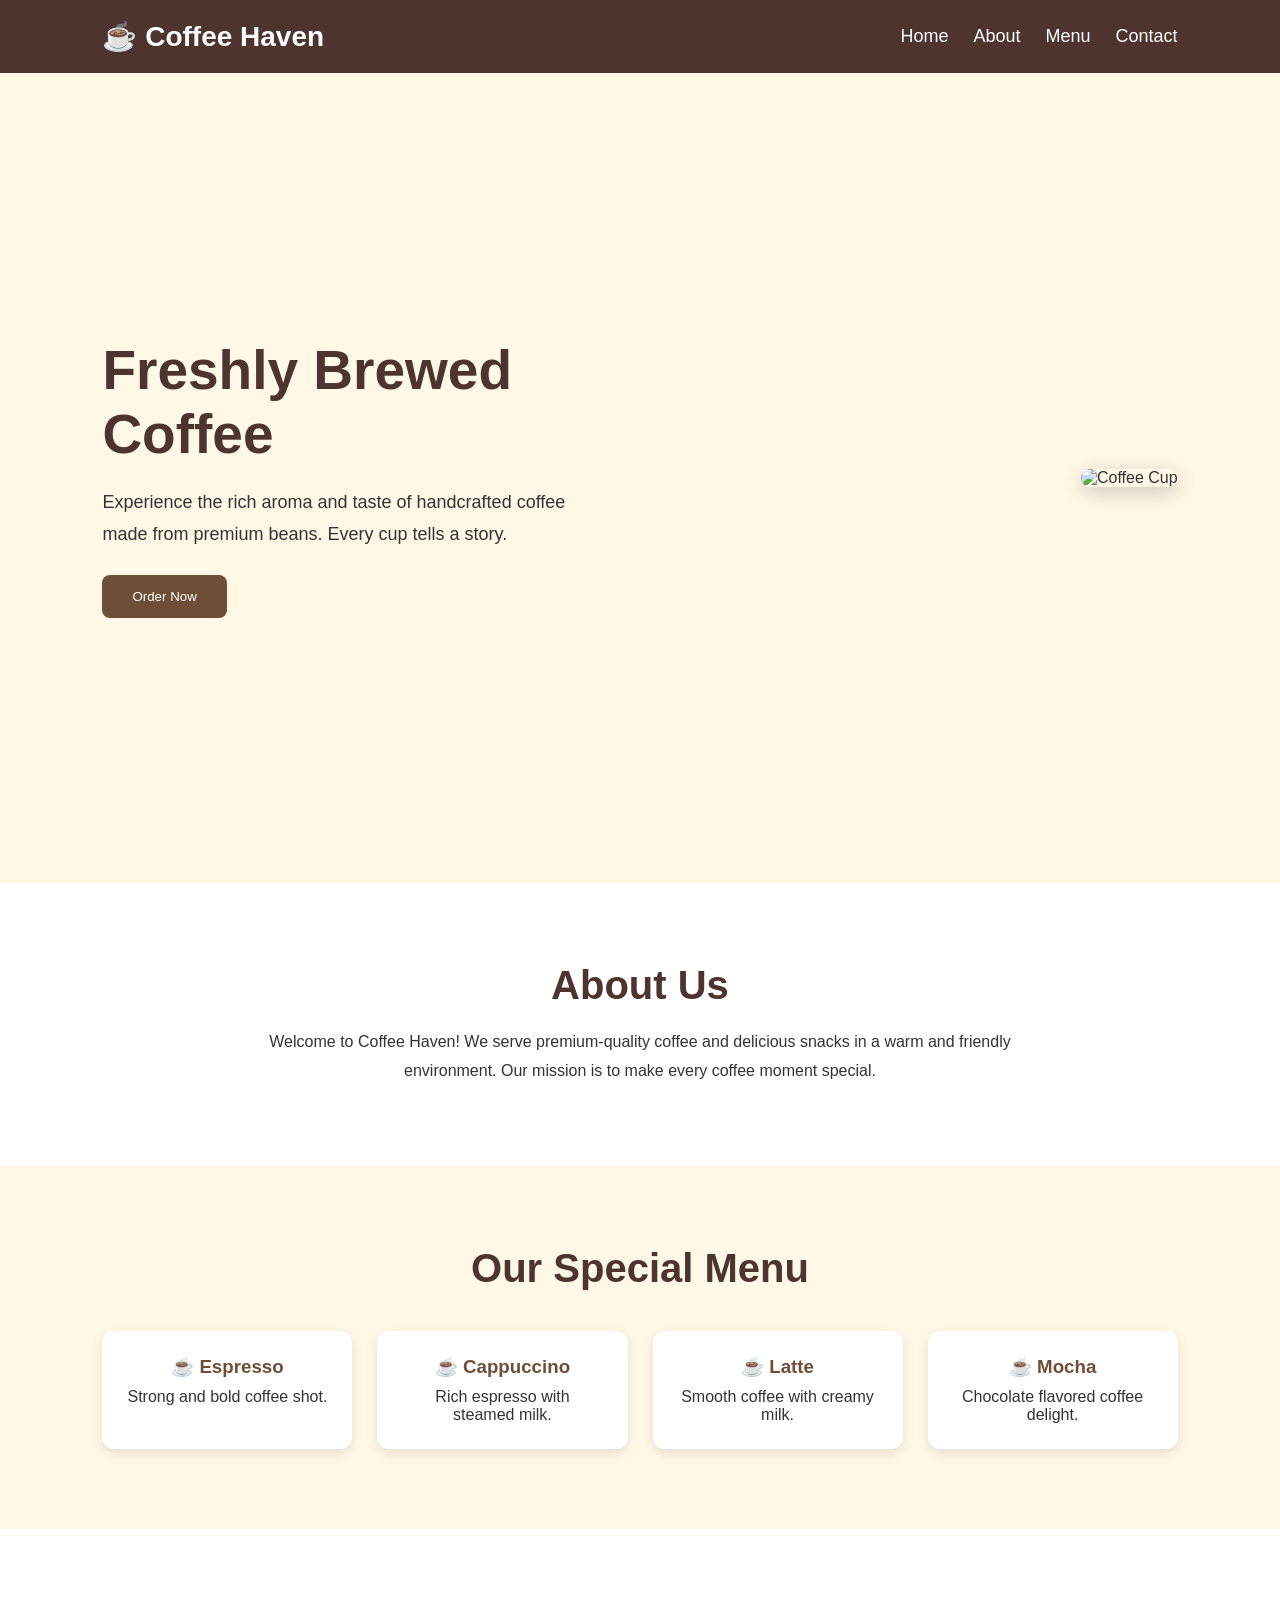
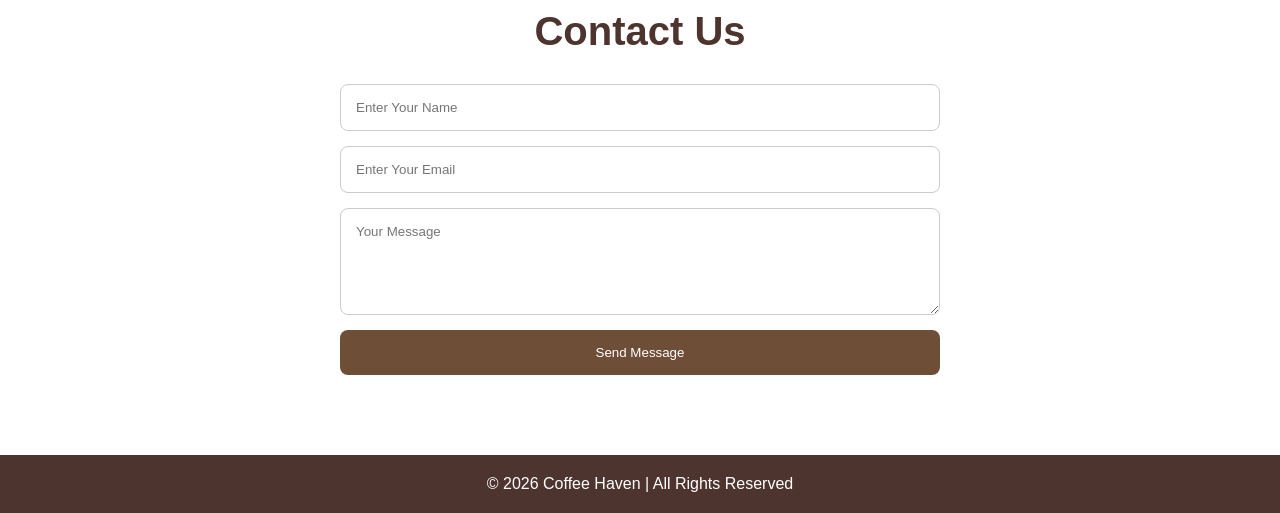
==== Level_01/Task_01/index.html @ 61db55c3 "first task of level one is Done" ====
<!DOCTYPE html>
<html lang="en">
<head>
    <meta charset="UTF-8">
    <meta name="viewport" content="width=device-width, initial-scale=1.0">
    <title>Coffee Haven</title>
    <link rel="stylesheet" href="style.css">
</head>
<body>

    <!-- Navbar -->
    <nav class="navbar">
        <div class="logo">☕ Coffee Haven</div>

        <ul class="nav-links">
            <li><a href="#home">Home</a></li>
            <li><a href="#about">About</a></li>
            <li><a href="#menu">Menu</a></li>
            <li><a href="#contact">Contact</a></li>
        </ul>
    </nav>

    <!-- Hero Section -->
    <section id="home" class="hero">

        <div class="hero-content">
            <h1>Freshly Brewed Coffee</h1>

            <p>
                Experience the rich aroma and taste of handcrafted
                coffee made from premium beans. Every cup tells a story.
            </p>

            <button>Order Now</button>
        </div>

        <div class="hero-image">
            <img src="C:\Users\ankit\Desktop\Primeor Tasks\Level_01\Task_01\ante-samarzija-lsmu0rUhUOk-unsplash.jpg" alt="Coffee Cup">
        </div>

    </section>

    <!-- About Section -->
    <section id="about" class="about">

        <h2>About Us</h2>

        <p>
            Welcome to Coffee Haven! We serve premium-quality coffee
            and delicious snacks in a warm and friendly environment.
            Our mission is to make every coffee moment special.
        </p>

    </section>

    <!-- Menu Section -->
    <section id="menu" class="menu">

        <h2>Our Special Menu</h2>

        <div class="menu-container">

            <div class="menu-card">
                <h3>☕ Espresso</h3>
                <p>Strong and bold coffee shot.</p>
            </div>

            <div class="menu-card">
                <h3>☕ Cappuccino</h3>
                <p>Rich espresso with steamed milk.</p>
            </div>

            <div class="menu-card">
                <h3>☕ Latte</h3>
                <p>Smooth coffee with creamy milk.</p>
            </div>

            <div class="menu-card">
                <h3>☕ Mocha</h3>
                <p>Chocolate flavored coffee delight.</p>
            </div>

        </div>

    </section>

    <!-- Contact Section -->
    <section id="contact" class="contact">

        <h2>Contact Us</h2>

        <form>

            <input
                type="text"
                placeholder="Enter Your Name"
                required
            >

            <input
                type="email"
                placeholder="Enter Your Email"
                required
            >

            <textarea
                rows="5"
                placeholder="Your Message"
                required
            ></textarea>

            <button type="submit">
                Send Message
            </button>

        </form>

    </section>

    <!-- Footer -->
    <footer>
        <p>© 2026 Coffee Haven | All Rights Reserved</p>
    </footer>

</body>
</html>
---- Level_01/Task_01/style.css ----
/* Reset */

*{
    margin:0;
    padding:0;
    box-sizing:border-box;
    font-family:Arial, sans-serif;
}

html{
    scroll-behavior:smooth;
}

body{
    background:#FFF8E7;
    color:#333;
}

/* Navbar */

.navbar{
    display:flex;
    justify-content:space-between;
    align-items:center;
    padding:20px 8%;
    background:#4E342E;
    position:sticky;
    top:0;
    z-index:100;
}

.logo{
    color:white;
    font-size:28px;
    font-weight:bold;
}

.nav-links{
    list-style:none;
    display:flex;
    gap:25px;
}

.nav-links a{
    text-decoration:none;
    color:white;
    font-size:18px;
    transition:0.3s;
}

.nav-links a:hover{
    color:#D4A373;
}

/* Hero Section */

.hero{
    display:flex;
    justify-content:space-between;
    align-items:center;
    padding:80px 8%;
    min-height:90vh;
}

.hero-content{
    max-width:500px;
}

.hero-content h1{
    font-size:55px;
    color:#4E342E;
    margin-bottom:20px;
}

.hero-content p{
    font-size:18px;
    line-height:1.8;
    margin-bottom:25px;
}

.hero-content button{
    padding:14px 30px;
    border:none;
    background:#6F4E37;
    color:white;
    border-radius:8px;
    cursor:pointer;
    transition:0.3s;
}

.hero-content button:hover{
    background:#4E342E;
    transform:translateY(-3px);
}

.hero-image img{
    width:500px;
    max-width:100%;
    border-radius:15px;
    box-shadow:0 5px 20px rgba(0,0,0,0.2);
}

/* About */

.about{
    text-align:center;
    padding:80px 10%;
    background:white;
}

.about h2{
    font-size:40px;
    color:#4E342E;
    margin-bottom:20px;
}

.about p{
    max-width:800px;
    margin:auto;
    line-height:1.8;
}

/* Menu */

.menu{
    padding:80px 8%;
}

.menu h2{
    text-align:center;
    margin-bottom:40px;
    color:#4E342E;
    font-size:40px;
}

.menu-container{
    display:grid;
    grid-template-columns:repeat(auto-fit,minmax(220px,1fr));
    gap:25px;
}

.menu-card{
    background:white;
    padding:25px;
    text-align:center;
    border-radius:12px;
    box-shadow:0 4px 12px rgba(0,0,0,0.1);
    transition:0.3s;
}

.menu-card:hover{
    transform:translateY(-8px);
}

.menu-card h3{
    color:#6F4E37;
    margin-bottom:10px;
}

/* Contact */

.contact{
    padding:80px 8%;
    background:white;
}

.contact h2{
    text-align:center;
    margin-bottom:30px;
    color:#4E342E;
    font-size:40px;
}

form{
    max-width:600px;
    margin:auto;
    display:flex;
    flex-direction:column;
    gap:15px;
}

input,
textarea{
    padding:15px;
    border:1px solid #ccc;
    border-radius:8px;
    outline:none;
}

input:focus,
textarea:focus{
    border-color:#6F4E37;
}

form button{
    padding:15px;
    border:none;
    background:#6F4E37;
    color:white;
    border-radius:8px;
    cursor:pointer;
    transition:0.3s;
}

form button:hover{
    background:#4E342E;
}

/* Footer */

footer{
    text-align:center;
    background:#4E342E;
    color:white;
    padding:20px;
}

/* Responsive */

@media(max-width:768px){

    .hero{
        flex-direction:column;
        text-align:center;
        gap:40px;
    }

    .navbar{
        flex-direction:column;
        gap:15px;
    }

    .nav-links{
        flex-wrap:wrap;
        justify-content:center;
    }

    .hero-content h1{
        font-size:40px;
    }
}
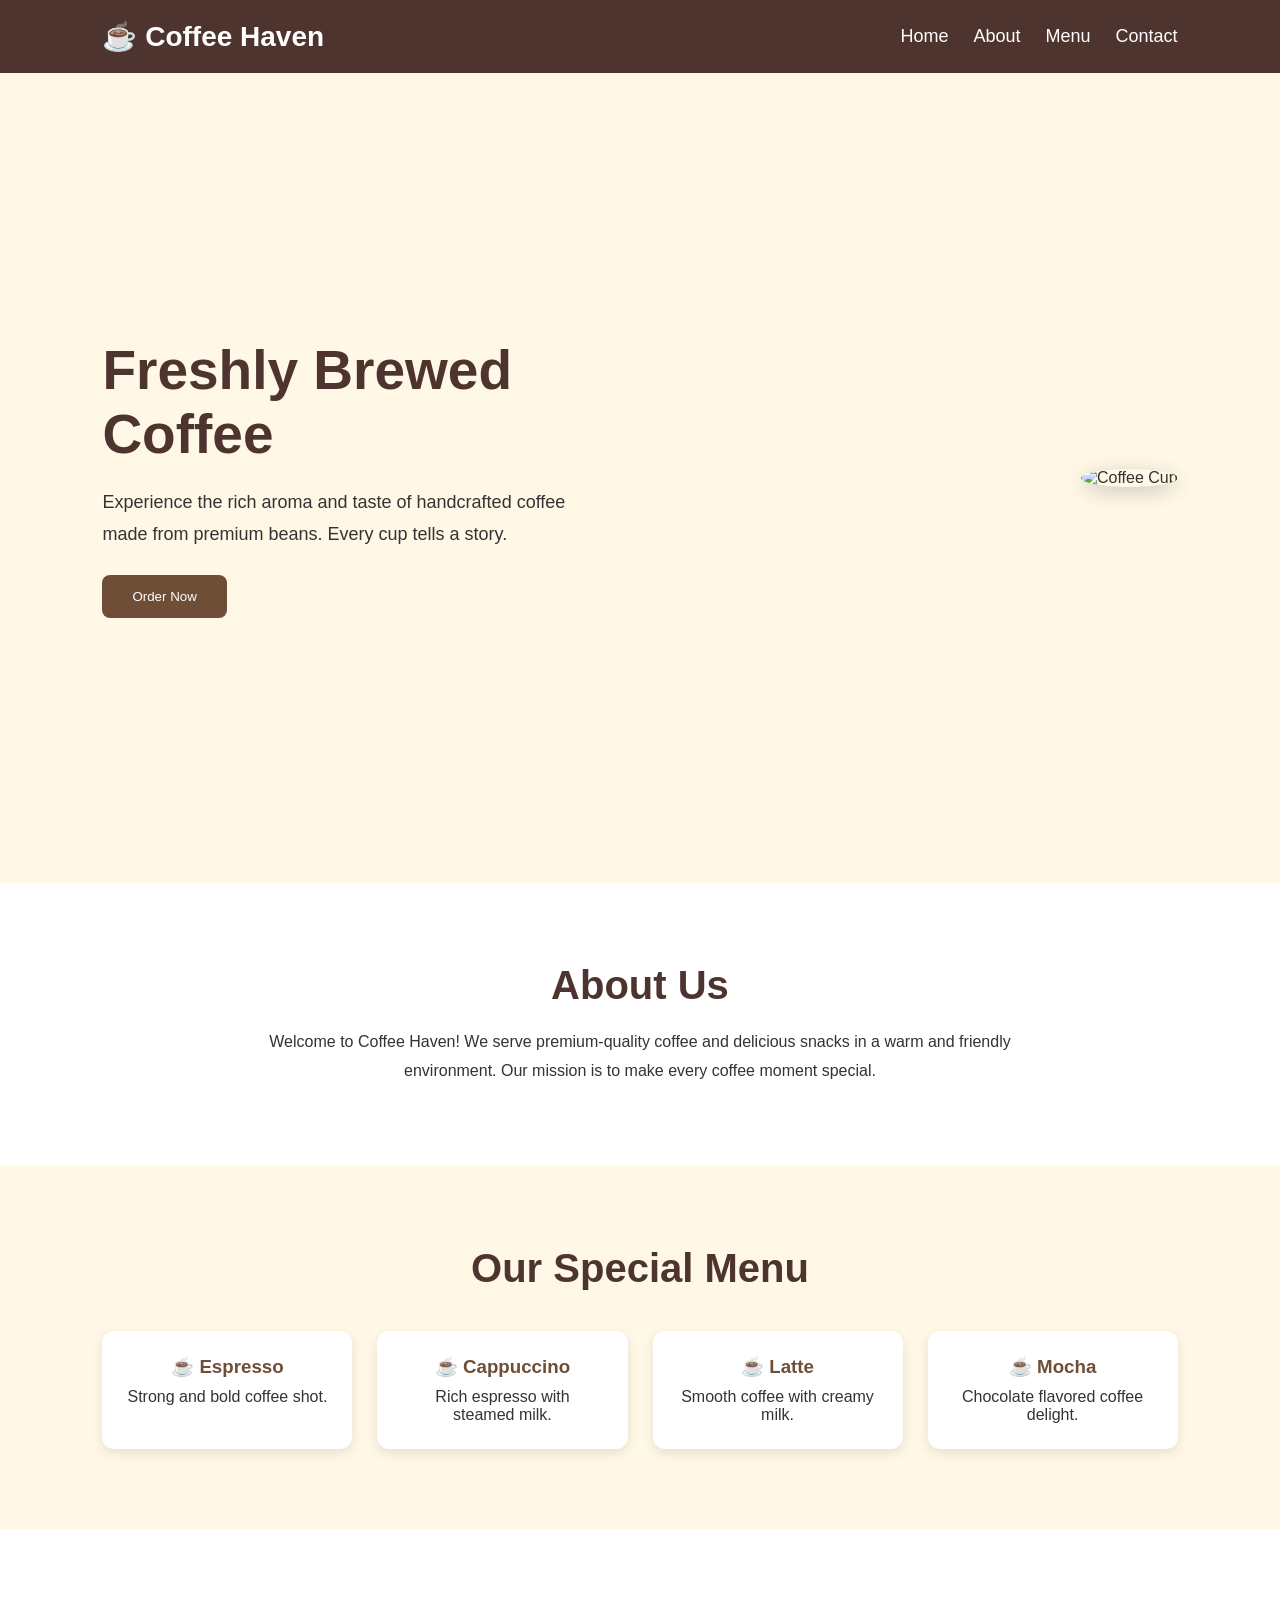
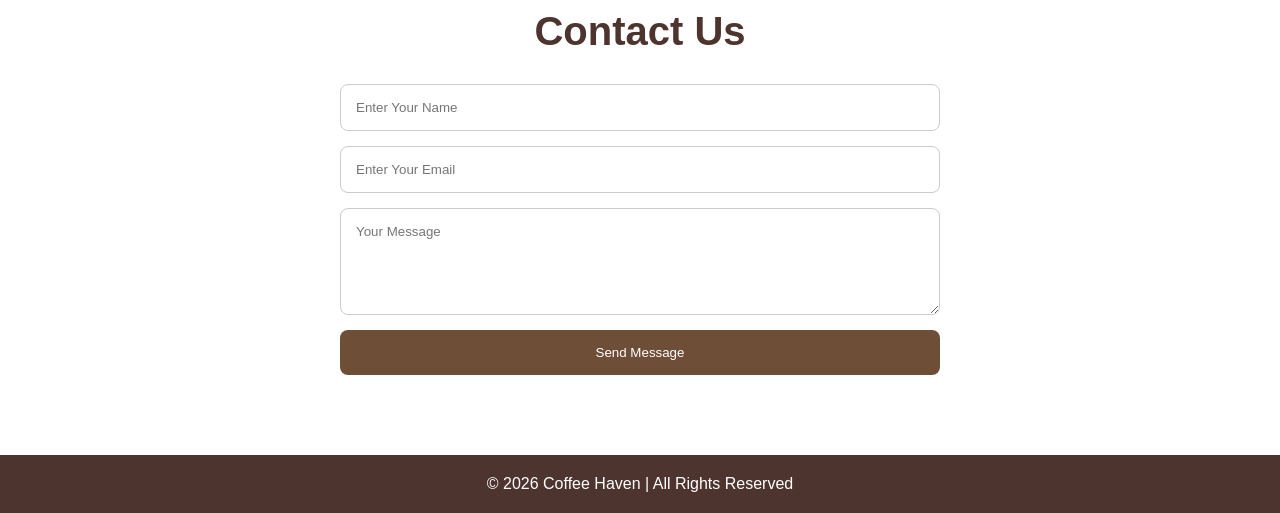
==== commit 0c444a44: "Fix hero image UI" ====
--- a/Level_01/Task_01/index.html
+++ b/Level_01/Task_01/index.html
@@ -1,11 +1,13 @@
 <!DOCTYPE html>
 <html lang="en">
+
 <head>
     <meta charset="UTF-8">
     <meta name="viewport" content="width=device-width, initial-scale=1.0">
     <title>Coffee Haven</title>
     <link rel="stylesheet" href="style.css">
 </head>
+
 <body>
 
     <!-- Navbar -->
@@ -35,7 +37,7 @@
         </div>
 
         <div class="hero-image">
-            <img src="C:\Users\ankit\Desktop\Primeor Tasks\Level_01\Task_01\ante-samarzija-lsmu0rUhUOk-unsplash.jpg" alt="Coffee Cup">
+            <img src="ante-samarzija-lsmu0rUhUOk-unsplash.jpg" alt="Coffee Cup">
         </div>
 
     </section>
@@ -91,23 +93,11 @@
 
         <form>
 
-            <input
-                type="text"
-                placeholder="Enter Your Name"
-                required
-            >
+            <input type="text" placeholder="Enter Your Name" required>
 
-            <input
-                type="email"
-                placeholder="Enter Your Email"
-                required
-            >
+            <input type="email" placeholder="Enter Your Email" required>
 
-            <textarea
-                rows="5"
-                placeholder="Your Message"
-                required
-            ></textarea>
+            <textarea rows="5" placeholder="Your Message" required></textarea>
 
             <button type="submit">
                 Send Message
@@ -123,4 +113,5 @@
     </footer>
 
 </body>
+
 </html>
--- a/Level_01/Task_01/style.css
+++ b/Level_01/Task_01/style.css
@@ -94,10 +94,11 @@
 }
 
 .hero-image img{
-    width:500px;
-    max-width:100%;
-    border-radius:15px;
-    box-shadow:0 5px 20px rgba(0,0,0,0.2);
+    width: 500px;
+    height: 500px;
+    border-radius: 50%;
+    object-fit: cover;
+    box-shadow: 0 5px 20px rgba(0,0,0,0.2);
 }
 
 /* About */
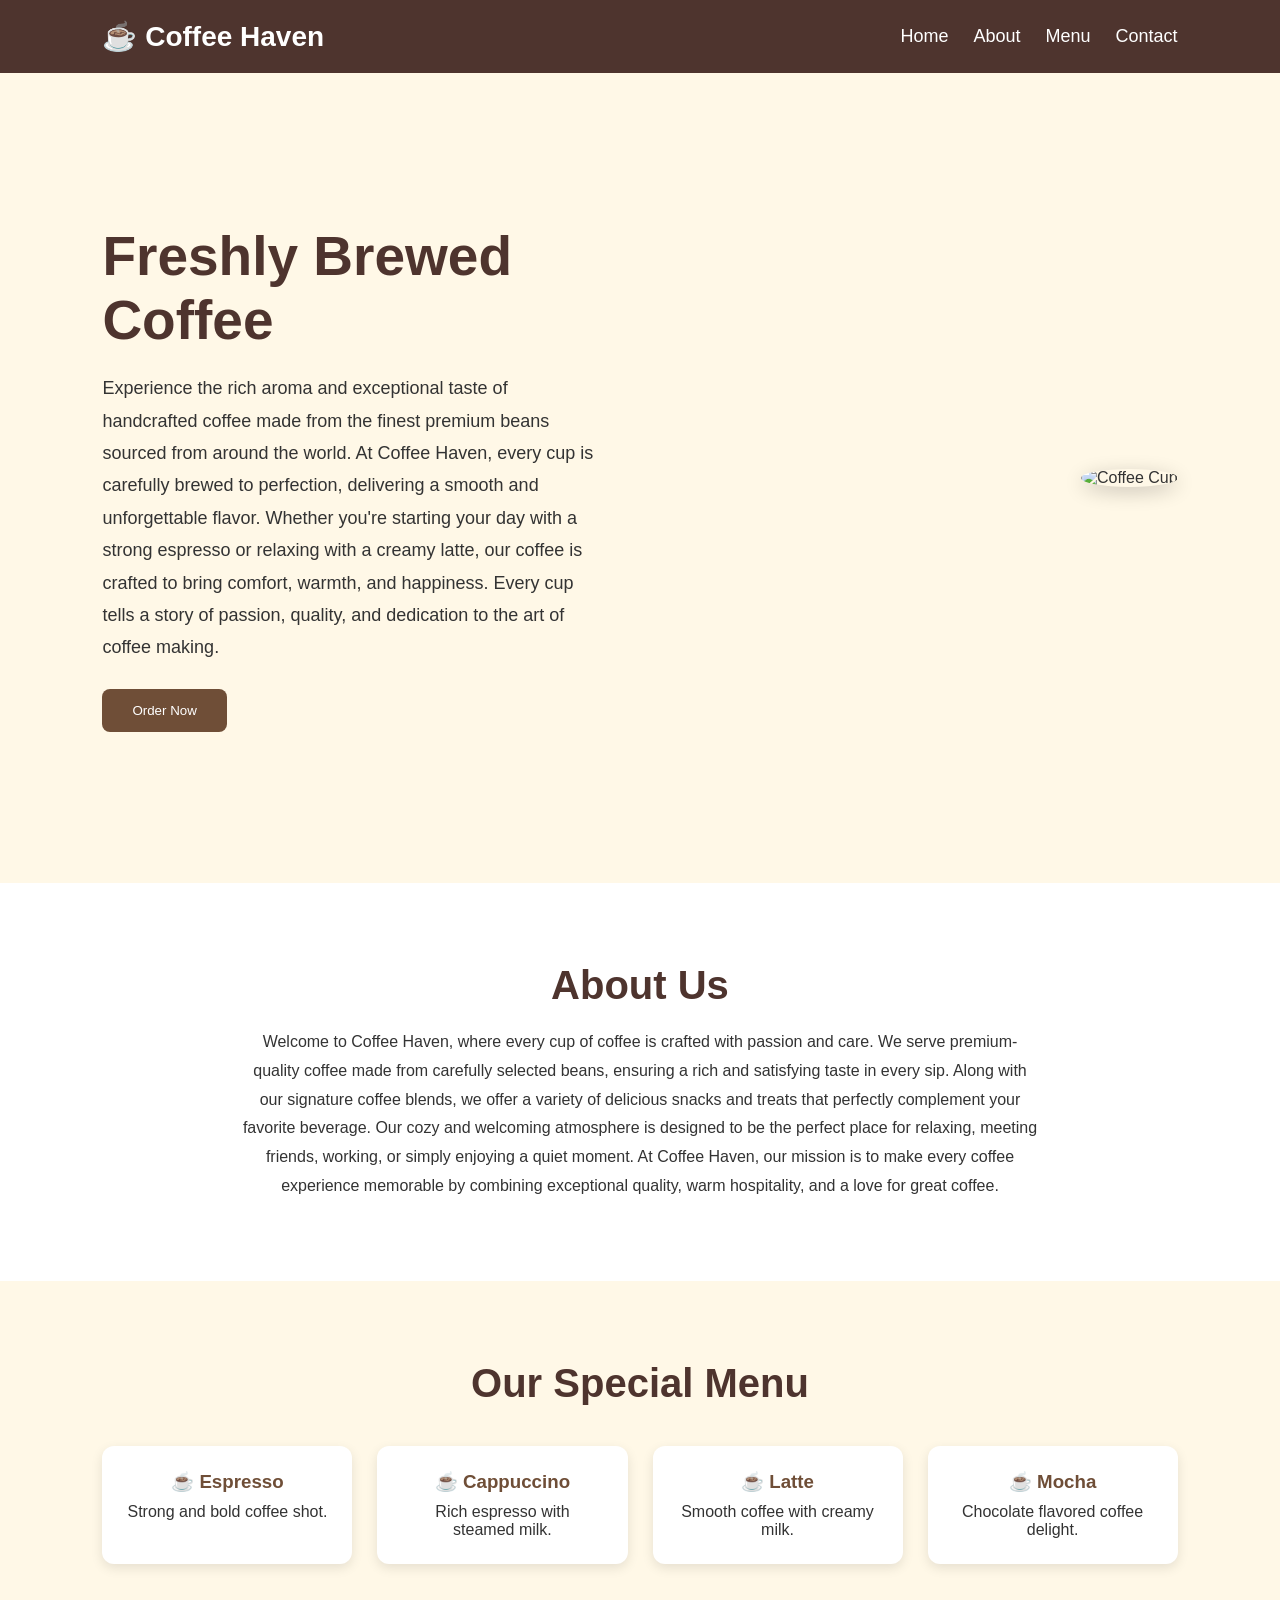
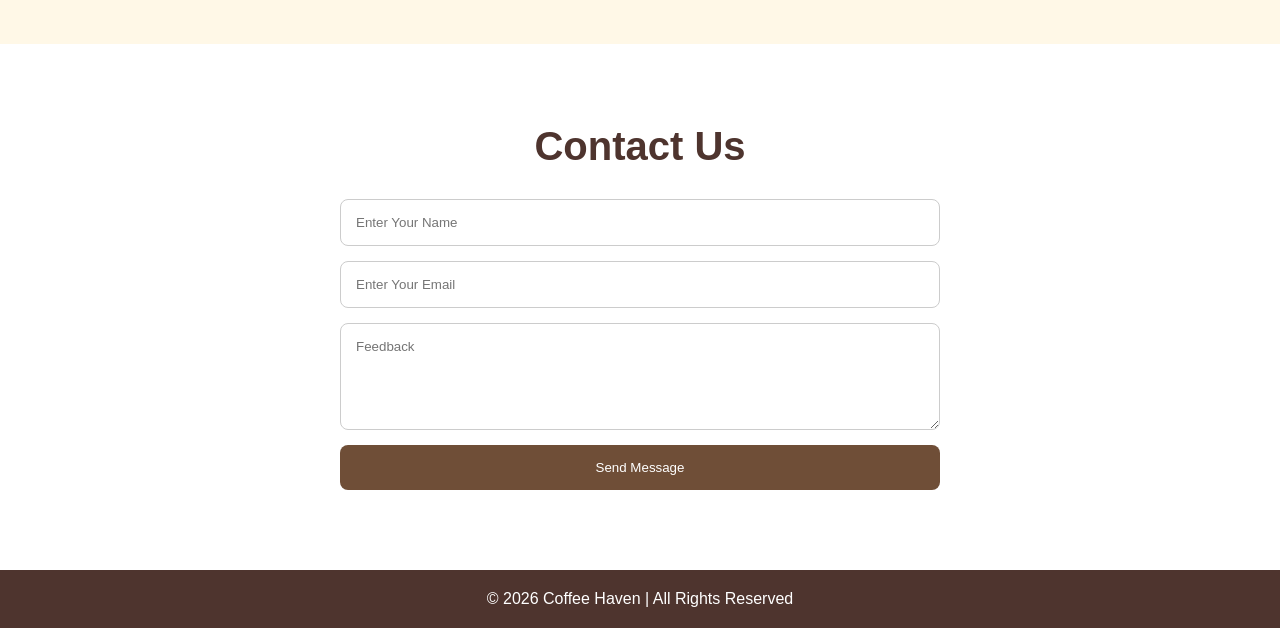
==== commit bf67488b: "final submission of level_01" ====
--- a/Level_01/Task_01/index.html
+++ b/Level_01/Task_01/index.html
@@ -29,8 +29,11 @@
             <h1>Freshly Brewed Coffee</h1>
 
             <p>
-                Experience the rich aroma and taste of handcrafted
-                coffee made from premium beans. Every cup tells a story.
+                Experience the rich aroma and exceptional taste of handcrafted coffee made from the finest premium beans
+                sourced from around the world. At Coffee Haven, every cup is carefully brewed to perfection, delivering
+                a smooth and unforgettable flavor. Whether you're starting your day with a strong espresso or relaxing
+                with a creamy latte, our coffee is crafted to bring comfort, warmth, and happiness. Every cup tells a
+                story of passion, quality, and dedication to the art of coffee making.
             </p>
 
             <button>Order Now</button>
@@ -48,10 +51,8 @@
         <h2>About Us</h2>
 
         <p>
-            Welcome to Coffee Haven! We serve premium-quality coffee
-            and delicious snacks in a warm and friendly environment.
-            Our mission is to make every coffee moment special.
-        </p>
+    Welcome to Coffee Haven, where every cup of coffee is crafted with passion and care. We serve premium-quality coffee made from carefully selected beans, ensuring a rich and satisfying taste in every sip. Along with our signature coffee blends, we offer a variety of delicious snacks and treats that perfectly complement your favorite beverage. Our cozy and welcoming atmosphere is designed to be the perfect place for relaxing, meeting friends, working, or simply enjoying a quiet moment. At Coffee Haven, our mission is to make every coffee experience memorable by combining exceptional quality, warm hospitality, and a love for great coffee.
+</p>
 
     </section>
 
@@ -97,7 +98,7 @@
 
             <input type="email" placeholder="Enter Your Email" required>
 
-            <textarea rows="5" placeholder="Your Message" required></textarea>
+            <textarea rows="5" placeholder="Feedback" required></textarea>
 
             <button type="submit">
                 Send Message
